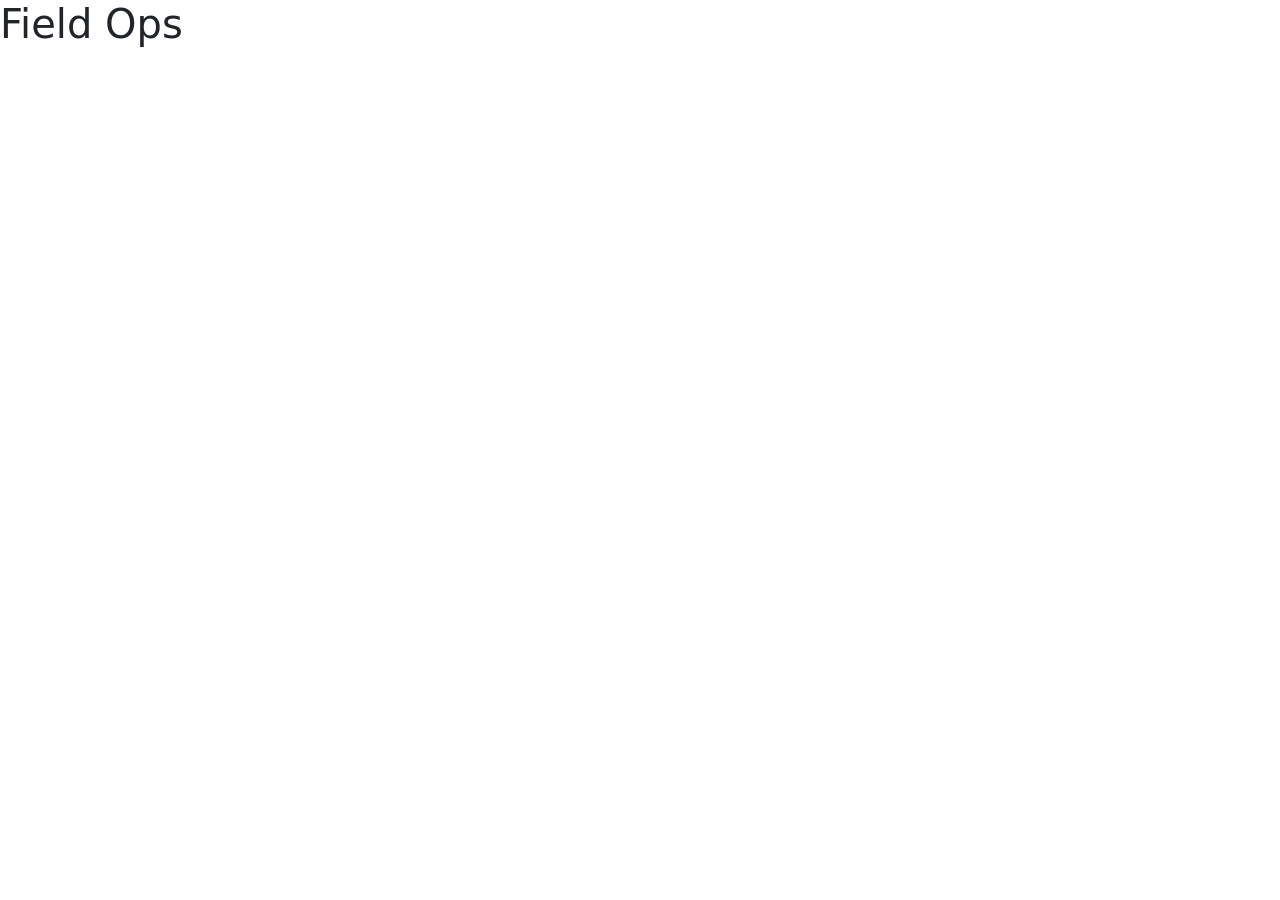
==== index.html @ ae2107c5 "chore: cria estrutura inicial do projeto" ====
<!DOCTYPE html>
<html lang="pt-Br">
<head>
    <meta charset="UTF-8">
    <meta name="viewport" content="width=device-width, initial-scale=1.0">
    <title>Field Ops</title>
    <link href="https://cdn.jsdelivr.net/npm/bootstrap@5.3.3/dist/css/bootstrap.min.css" rel="stylesheet">
    <link rel="stylesheet" href="https://cdn.jsdelivr.net/npm/bootstrap-icons@1.11.3/font/bootstrap-icons.min.css">
    <link rel="stylesheet" href="https://cdn.jsdelivr.net/npm/bootstrap-icons@1.11.3/font/bootstrap-icons.min.css">
    <link rel="stylesheet" href="css/style.css">
</head>
<body>
    
    <h1>Field Ops</h1>

</body>
</html>
---- css/style.css ----
/* Estilos personalizados do Field Ops */
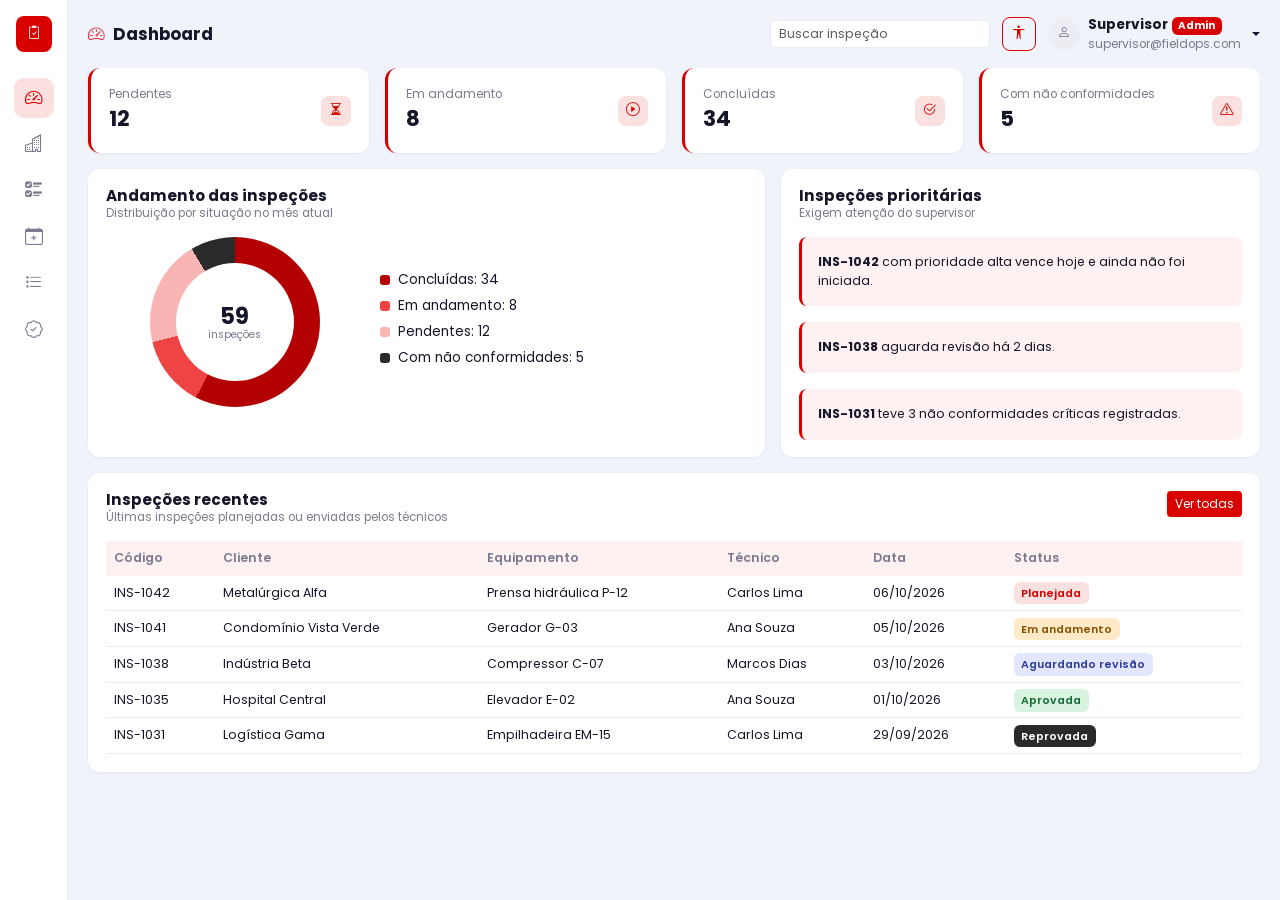
==== commit 190abc52: "move index e style para a raiz" ====
--- a/index.html
+++ b/index.html
@@ -1,17 +1,123 @@
 <!DOCTYPE html>
-<html lang="pt-Br">
+<html lang="pt-br">
 <head>
-    <meta charset="UTF-8">
-    <meta name="viewport" content="width=device-width, initial-scale=1.0">
-    <title>Field Ops</title>
-    <link href="https://cdn.jsdelivr.net/npm/bootstrap@5.3.3/dist/css/bootstrap.min.css" rel="stylesheet">
-    <link rel="stylesheet" href="https://cdn.jsdelivr.net/npm/bootstrap-icons@1.11.3/font/bootstrap-icons.min.css">
-    <link rel="stylesheet" href="https://cdn.jsdelivr.net/npm/bootstrap-icons@1.11.3/font/bootstrap-icons.min.css">
-    <link rel="stylesheet" href="css/style.css">
+  <meta charset="UTF-8">
+  <meta name="viewport" content="width=device-width, initial-scale=1">
+  <title>Dashboard | Field Ops</title>
+  <link rel="preconnect" href="https://fonts.googleapis.com">
+  <link href="https://fonts.googleapis.com/css2?family=Poppins:wght@400;500;600;700&display=swap" rel="stylesheet">
+  <link href="https://cdn.jsdelivr.net/npm/bootstrap@5.3.3/dist/css/bootstrap.min.css" rel="stylesheet">
+  <link href="https://cdn.jsdelivr.net/npm/bootstrap-icons@1.11.3/font/bootstrap-icons.min.css" rel="stylesheet">
+  <link href="style.css" rel="stylesheet">
 </head>
 <body>
-    
-    <h1>Field Ops</h1>
 
+<nav class="sidebar" aria-label="Menu principal">
+  <div class="logo"><i class="bi bi-clipboard2-check"></i></div>
+  <a href="index.html" class="active" title="Dashboard"><i class="bi bi-speedometer2"></i></a>
+  <a href="#" title="Clientes, locais e equipamentos"><i class="bi bi-buildings"></i></a>
+  <a href="#" title="Modelos de checklist"><i class="bi bi-ui-checks"></i></a>
+  <a href="#" title="Planejar inspeção"><i class="bi bi-calendar-plus"></i></a>
+  <a href="#" title="Acompanhamento"><i class="bi bi-list-task"></i></a>
+  <a href="#" title="Revisão"><i class="bi bi-patch-check"></i></a>
+</nav>
+
+<main class="main">
+  <header class="topbar">
+    <h1><i class="bi bi-speedometer2 text-danger me-2"></i>Dashboard</h1>
+    <input class="form-control form-control-sm search" type="search" placeholder="Buscar inspeção" aria-label="Buscar">
+    <button class="icon-btn" data-bs-toggle="modal" data-bs-target="#acessibilidade" title="Acessibilidade" aria-label="Acessibilidade"><i class="bi bi-universal-access"></i></button>
+    <div class="dropdown">
+      <a class="d-flex align-items-center gap-2 text-decoration-none text-reset dropdown-toggle" href="#" data-bs-toggle="dropdown">
+        <span class="avatar"><i class="bi bi-person"></i></span>
+        <span class="lh-sm d-none d-sm-block"><strong>Supervisor</strong> <span class="badge badge-free">Admin</span><br><small class="text-muted-fo">supervisor@fieldops.com</small></span>
+      </a>
+      <ul class="dropdown-menu dropdown-menu-end">
+        <li><a class="dropdown-item" href="#">Meu perfil</a></li>
+        <li><a class="dropdown-item" href="#">Sair</a></li>
+      </ul>
+    </div>
+  </header>
+
+  <!-- indicadores -->
+  <section class="row g-3 mb-3" aria-label="Indicadores">
+    <div class="col-6 col-lg-3"><div class="panel kpi"><div><small>Pendentes</small><strong>12</strong></div><span class="ico"><i class="bi bi-hourglass-split"></i></span></div></div>
+    <div class="col-6 col-lg-3"><div class="panel kpi"><div><small>Em andamento</small><strong>8</strong></div><span class="ico"><i class="bi bi-play-circle"></i></span></div></div>
+    <div class="col-6 col-lg-3"><div class="panel kpi"><div><small>Concluídas</small><strong>34</strong></div><span class="ico"><i class="bi bi-check2-circle"></i></span></div></div>
+    <div class="col-6 col-lg-3"><div class="panel kpi"><div><small>Com não conformidades</small><strong>5</strong></div><span class="ico"><i class="bi bi-exclamation-triangle"></i></span></div></div>
+  </section>
+
+  <div class="row g-3 mb-3">
+    <!-- rosca -->
+    <section class="col-lg-7">
+      <div class="panel">
+        <h2>Andamento das inspeções</h2>
+        <p class="sub">Distribuição por situação no mês atual</p>
+        <div class="row align-items-center g-3">
+          <div class="col-sm-5"><div class="donut" role="img" aria-label="59 inspeções no total"><span>59<small>inspeções</small></span></div></div>
+          <div class="col-sm-7">
+            <ul class="legend">
+              <li><i style="background:var(--c-done)"></i>Concluídas: 34</li>
+              <li><i style="background:var(--c-run)"></i>Em andamento: 8</li>
+              <li><i style="background:var(--c-pend)"></i>Pendentes: 12</li>
+              <li><i style="background:var(--c-nc)"></i>Com não conformidades: 5</li>
+            </ul>
+          </div>
+        </div>
+      </div>
+    </section>
+
+    <!-- alertas -->
+    <section class="col-lg-5">
+      <div class="panel">
+        <h2>Inspeções prioritárias</h2>
+        <p class="sub">Exigem atenção do supervisor</p>
+        <div class="alert alert-fo"><strong>INS-1042</strong> com prioridade alta vence hoje e ainda não foi iniciada.</div>
+        <div class="alert alert-fo"><strong>INS-1038</strong> aguarda revisão há 2 dias.</div>
+        <div class="alert alert-fo mb-0"><strong>INS-1031</strong> teve 3 não conformidades críticas registradas.</div>
+      </div>
+    </section>
+  </div>
+
+  <!-- recentes -->
+  <section class="panel">
+    <div class="d-flex justify-content-between align-items-start flex-wrap gap-2">
+      <div><h2>Inspeções recentes</h2><p class="sub">Últimas inspeções planejadas ou enviadas pelos técnicos</p></div>
+      <a href="#" class="btn btn-brand btn-sm">Ver todas</a>
+    </div>
+    <div class="table-responsive">
+      <table class="table align-middle">
+        <thead><tr><th>Código</th><th>Cliente</th><th>Equipamento</th><th>Técnico</th><th>Data</th><th>Status</th></tr></thead>
+        <tbody>
+          <tr><td>INS-1042</td><td>Metalúrgica Alfa</td><td>Prensa hidráulica P-12</td><td>Carlos Lima</td><td>06/10/2026</td><td><span class="st st-plan">Planejada</span></td></tr>
+          <tr><td>INS-1041</td><td>Condomínio Vista Verde</td><td>Gerador G-03</td><td>Ana Souza</td><td>05/10/2026</td><td><span class="st st-run">Em andamento</span></td></tr>
+          <tr><td>INS-1038</td><td>Indústria Beta</td><td>Compressor C-07</td><td>Marcos Dias</td><td>03/10/2026</td><td><span class="st st-rev">Aguardando revisão</span></td></tr>
+          <tr><td>INS-1035</td><td>Hospital Central</td><td>Elevador E-02</td><td>Ana Souza</td><td>01/10/2026</td><td><span class="st st-ok">Aprovada</span></td></tr>
+          <tr><td>INS-1031</td><td>Logística Gama</td><td>Empilhadeira EM-15</td><td>Carlos Lima</td><td>29/09/2026</td><td><span class="st st-bad">Reprovada</span></td></tr>
+        </tbody>
+      </table>
+    </div>
+  </section>
+</main>
+
+<!-- acessibilidade -->
+<div class="modal fade" id="acessibilidade" tabindex="-1" aria-labelledby="acessTitulo" aria-hidden="true">
+  <div class="modal-dialog modal-dialog-centered modal-sm">
+    <div class="modal-content">
+      <div class="modal-header border-0">
+        <h2 class="modal-title fs-6 fw-bold" id="acessTitulo">Acessibilidade</h2>
+        <button type="button" class="btn-close" data-bs-dismiss="modal" aria-label="Fechar"></button>
+      </div>
+      <div class="modal-body pt-0">
+        <div class="form-check form-switch">
+          <input class="form-check-input" type="checkbox" role="switch" id="darkSwitch">
+          <label class="form-check-label" for="darkSwitch">Modo escuro</label>
+        </div>
+      </div>
+    </div>
+  </div>
+</div>
+
+<script src="https://cdn.jsdelivr.net/npm/bootstrap@5.3.3/dist/js/bootstrap.bundle.min.js"></script>
 </body>
-</html>+</html>
--- a/style.css
+++ b/style.css
@@ -0,0 +1,70 @@
+:root{
+  --bg:#f1f3fb;--surface:#fff;--surface-2:#fdf1f1;--text:#16162a;--muted:#7a7a90;
+  --line:#ececf3;--brand:#d90000;--brand-soft:#fbe0e0;--shadow:0 1px 3px rgba(20,20,50,.06);
+  --c-done:#b30000;--c-run:#ef4444;--c-pend:#f9b4b4;--c-nc:#2a2a2a;
+}
+body:has(#darkSwitch:checked){
+  --bg:#2b2b2b;--surface:#0c0c0c;--surface-2:#1a1a1a;--text:#f5f5f5;--muted:#9a9a9a;
+  --line:#242424;--brand-soft:#3a0a0a;--shadow:none;--c-pend:#7a2a2a;--c-nc:#e8e8e8;
+}
+body{font-family:'Poppins',system-ui,sans-serif;background:var(--bg);color:var(--text);font-size:.85rem}
+.text-muted-fo{color:var(--muted)!important}
+
+/* sidebar */
+.sidebar{position:fixed;inset:0 auto 0 0;width:68px;background:var(--surface);border-right:1px solid var(--line);
+  display:flex;flex-direction:column;align-items:center;padding:1rem 0;gap:.4rem;z-index:20}
+.logo{width:36px;height:36px;border-radius:8px;background:var(--brand);color:#fff;display:grid;place-items:center;margin-bottom:1.2rem}
+.sidebar a{width:40px;height:40px;border-radius:10px;display:grid;place-items:center;color:var(--muted);text-decoration:none;font-size:1.1rem}
+.sidebar a:hover{background:var(--brand-soft);color:var(--brand)}
+.sidebar a.active{background:var(--brand-soft);color:var(--brand)}
+.sidebar a:focus-visible,.btn:focus-visible{outline:2px solid var(--brand);outline-offset:2px}
+
+/* topo */
+.main{margin-left:68px;padding:0 1.25rem 2rem}
+.topbar{display:flex;align-items:center;gap:.75rem;padding:1rem 0;flex-wrap:wrap}
+.topbar h1{font-size:1.05rem;font-weight:700;margin:0;flex:1}
+.search{max-width:220px;background:var(--surface);border:1px solid var(--line);color:var(--text);font-size:.78rem}
+.icon-btn{border:1px solid var(--brand);color:var(--brand);background:transparent;border-radius:8px;width:34px;height:34px}
+.icon-btn:hover{background:var(--brand);color:#fff}
+.badge-free{background:var(--brand);color:#fff;font-size:.65rem}
+.avatar{width:32px;height:32px;border-radius:50%;background:var(--line);display:grid;place-items:center;color:var(--muted)}
+
+/* cards */
+.panel{background:var(--surface);border-radius:12px;box-shadow:var(--shadow);padding:1.1rem;height:100%}
+.panel h2{font-size:.95rem;font-weight:700;margin:0}
+.panel .sub{color:var(--muted);font-size:.72rem;margin-bottom:.9rem}
+.kpi{border-left:3px solid var(--brand);display:flex;justify-content:space-between;align-items:center}
+.kpi small{color:var(--muted);display:block}
+.kpi strong{font-size:1.35rem}
+.kpi .ico{width:30px;height:30px;border-radius:8px;background:var(--brand-soft);color:var(--brand);display:grid;place-items:center}
+
+/* rosca */
+.donut{width:170px;aspect-ratio:1;border-radius:50%;margin:0 auto;position:relative;
+  background:conic-gradient(var(--c-done) 0 57.6%,var(--c-run) 0 71.2%,var(--c-pend) 0 91.5%,var(--c-nc) 0 100%)}
+.donut::after{content:"";position:absolute;inset:26px;background:var(--surface);border-radius:50%}
+.donut span{position:absolute;inset:0;display:grid;place-content:center;text-align:center;z-index:1;font-weight:700;font-size:1.4rem;line-height:1.1}
+.donut span small{font-size:.65rem;font-weight:400;color:var(--muted)}
+.legend li{display:flex;align-items:center;gap:.5rem;margin-bottom:.35rem;list-style:none}
+.legend i{width:10px;height:10px;border-radius:3px;display:inline-block}
+.legend{padding:0;margin:0}
+
+/* tabela */
+.table{--bs-table-bg:transparent;--bs-table-color:var(--text);--bs-table-border-color:var(--line);font-size:.78rem;margin:0}
+.table thead th{background:var(--surface-2);color:var(--muted);font-weight:600;border:0}
+.table td{vertical-align:middle}
+.st{font-size:.68rem;font-weight:600;padding:.35em .7em;border-radius:6px}
+.st-plan{background:var(--brand-soft);color:var(--brand)}
+.st-run{background:#ffe9c7;color:#8a5200}
+.st-rev{background:#e2e6ff;color:#2d3a9a}
+.st-ok{background:#d9f3e1;color:#146c34}
+.st-bad{background:var(--c-nc);color:#fff}
+body:has(#darkSwitch:checked) .st-bad{color:#0c0c0c}
+.btn-brand{background:var(--brand);color:#fff;border:0;font-size:.75rem}
+.btn-brand:hover{background:#b30000;color:#fff}
+
+/* alertas */
+.alert-fo{background:var(--surface-2);border:0;border-left:3px solid var(--brand);color:var(--text);font-size:.78rem;border-radius:8px}
+.modal-content{background:var(--surface);color:var(--text)}
+.btn-close{filter:var(--close-filter,none)}
+body:has(#darkSwitch:checked) .btn-close{filter:invert(1)}
+.form-check-input:checked{background-color:var(--brand);border-color:var(--brand)}
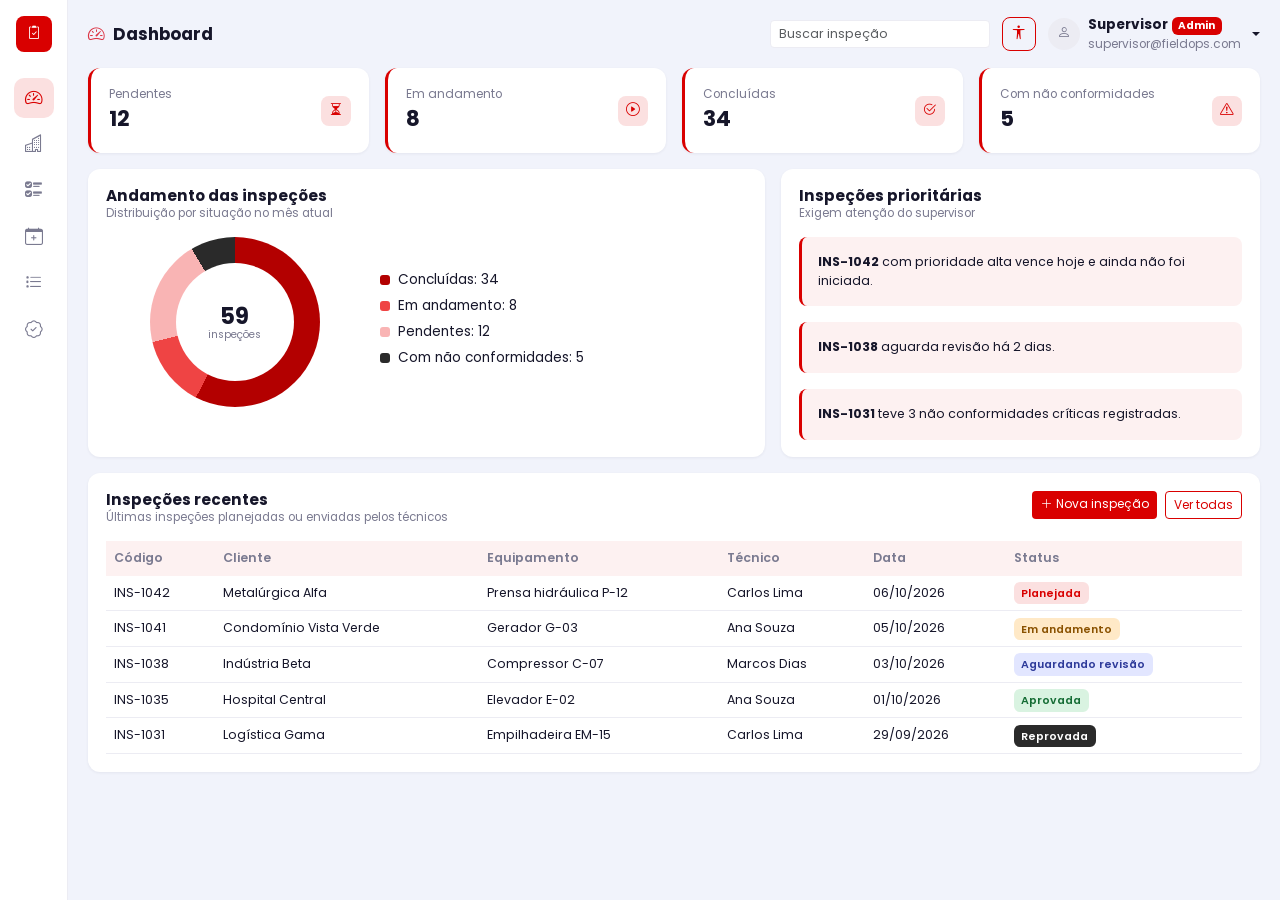
==== commit 323fc378: "adicionei modelos checklist" ====
--- a/index.html
+++ b/index.html
@@ -8,7 +8,7 @@
   <link href="https://fonts.googleapis.com/css2?family=Poppins:wght@400;500;600;700&display=swap" rel="stylesheet">
   <link href="https://cdn.jsdelivr.net/npm/bootstrap@5.3.3/dist/css/bootstrap.min.css" rel="stylesheet">
   <link href="https://cdn.jsdelivr.net/npm/bootstrap-icons@1.11.3/font/bootstrap-icons.min.css" rel="stylesheet">
-  <link href="style.css" rel="stylesheet">
+  <link href="css/style.css" rel="stylesheet">
 </head>
 <body>
 
@@ -16,9 +16,9 @@
   <div class="logo"><i class="bi bi-clipboard2-check"></i></div>
   <a href="index.html" class="active" title="Dashboard"><i class="bi bi-speedometer2"></i></a>
   <a href="#" title="Clientes, locais e equipamentos"><i class="bi bi-buildings"></i></a>
-  <a href="#" title="Modelos de checklist"><i class="bi bi-ui-checks"></i></a>
-  <a href="#" title="Planejar inspeção"><i class="bi bi-calendar-plus"></i></a>
-  <a href="#" title="Acompanhamento"><i class="bi bi-list-task"></i></a>
+  <a href="pages/modelos-checklist.html" title="Modelos de checklist"><i class="bi bi-ui-checks"></i></a>
+  <a href="pages/planejar-inspecao.html" title="Planejar inspeção"><i class="bi bi-calendar-plus"></i></a>
+  <a href="pages/acompanhamento.html" title="Acompanhamento"><i class="bi bi-list-task"></i></a>
   <a href="#" title="Revisão"><i class="bi bi-patch-check"></i></a>
 </nav>
 
@@ -83,7 +83,7 @@
   <section class="panel">
     <div class="d-flex justify-content-between align-items-start flex-wrap gap-2">
       <div><h2>Inspeções recentes</h2><p class="sub">Últimas inspeções planejadas ou enviadas pelos técnicos</p></div>
-      <a href="#" class="btn btn-brand btn-sm">Ver todas</a>
+      <div class="d-flex gap-2"><a href="pages/planejar-inspecao.html" class="btn btn-brand btn-sm"><i class="bi bi-plus-lg me-1"></i>Nova inspeção</a><a href="pages/acompanhamento.html" class="btn btn-outline-brand btn-sm">Ver todas</a></div>
     </div>
     <div class="table-responsive">
       <table class="table align-middle">
--- a/css/style.css
+++ b/css/style.css
@@ -0,0 +1,124 @@
+:root{
+  --bg:#f1f3fb;--surface:#fff;--surface-2:#fdf1f1;--text:#16162a;--muted:#7a7a90;
+  --line:#ececf3;--brand:#d90000;--brand-soft:#fbe0e0;--shadow:0 1px 3px rgba(20,20,50,.06);
+  --c-done:#b30000;--c-run:#ef4444;--c-pend:#f9b4b4;--c-nc:#2a2a2a;
+}
+body:has(#darkSwitch:checked){
+  --bg:#2b2b2b;--surface:#0c0c0c;--surface-2:#1a1a1a;--text:#f5f5f5;--muted:#9a9a9a;
+  --line:#242424;--brand-soft:#3a0a0a;--shadow:none;--c-pend:#7a2a2a;--c-nc:#e8e8e8;
+}
+body{font-family:'Poppins',system-ui,sans-serif;background:var(--bg);color:var(--text);font-size:.85rem}
+.text-muted-fo{color:var(--muted)!important}
+
+/* sidebar */
+.sidebar{position:fixed;inset:0 auto 0 0;width:68px;background:var(--surface);border-right:1px solid var(--line);
+  display:flex;flex-direction:column;align-items:center;padding:1rem 0;gap:.4rem;z-index:20}
+.logo{width:36px;height:36px;border-radius:8px;background:var(--brand);color:#fff;display:grid;place-items:center;margin-bottom:1.2rem}
+.sidebar a{width:40px;height:40px;border-radius:10px;display:grid;place-items:center;color:var(--muted);text-decoration:none;font-size:1.1rem}
+.sidebar a:hover{background:var(--brand-soft);color:var(--brand)}
+.sidebar a.active{background:var(--brand-soft);color:var(--brand)}
+.sidebar a:focus-visible,.btn:focus-visible{outline:2px solid var(--brand);outline-offset:2px}
+
+/* topo */
+.main{margin-left:68px;padding:0 1.25rem 2rem}
+.topbar{display:flex;align-items:center;gap:.75rem;padding:1rem 0;flex-wrap:wrap}
+.topbar h1{font-size:1.05rem;font-weight:700;margin:0;flex:1}
+.search{max-width:220px;background:var(--surface);border:1px solid var(--line);color:var(--text);font-size:.78rem}
+.icon-btn{border:1px solid var(--brand);color:var(--brand);background:transparent;border-radius:8px;width:34px;height:34px}
+.icon-btn:hover{background:var(--brand);color:#fff}
+.badge-free{background:var(--brand);color:#fff;font-size:.65rem}
+.avatar{width:32px;height:32px;border-radius:50%;background:var(--line);display:grid;place-items:center;color:var(--muted)}
+
+/* cards */
+.panel{background:var(--surface);border-radius:12px;box-shadow:var(--shadow);padding:1.1rem;height:100%}
+.panel h2{font-size:.95rem;font-weight:700;margin:0}
+.panel .sub{color:var(--muted);font-size:.72rem;margin-bottom:.9rem}
+.kpi{border-left:3px solid var(--brand);display:flex;justify-content:space-between;align-items:center}
+.kpi small{color:var(--muted);display:block}
+.kpi strong{font-size:1.35rem}
+.kpi .ico{width:30px;height:30px;border-radius:8px;background:var(--brand-soft);color:var(--brand);display:grid;place-items:center}
+
+/* rosca */
+.donut{width:170px;aspect-ratio:1;border-radius:50%;margin:0 auto;position:relative;
+  background:conic-gradient(var(--c-done) 0 57.6%,var(--c-run) 0 71.2%,var(--c-pend) 0 91.5%,var(--c-nc) 0 100%)}
+.donut::after{content:"";position:absolute;inset:26px;background:var(--surface);border-radius:50%}
+.donut span{position:absolute;inset:0;display:grid;place-content:center;text-align:center;z-index:1;font-weight:700;font-size:1.4rem;line-height:1.1}
+.donut span small{font-size:.65rem;font-weight:400;color:var(--muted)}
+.legend li{display:flex;align-items:center;gap:.5rem;margin-bottom:.35rem;list-style:none}
+.legend i{width:10px;height:10px;border-radius:3px;display:inline-block}
+.legend{padding:0;margin:0}
+
+/* tabela */
+.table{--bs-table-bg:transparent;--bs-table-color:var(--text);--bs-table-border-color:var(--line);font-size:.78rem;margin:0}
+.table thead th{background:var(--surface-2);color:var(--muted);font-weight:600;border:0}
+.table td{vertical-align:middle}
+.st{font-size:.68rem;font-weight:600;padding:.35em .7em;border-radius:6px}
+.st-plan{background:var(--brand-soft);color:var(--brand)}
+.st-run{background:#ffe9c7;color:#8a5200}
+.st-rev{background:#e2e6ff;color:#2d3a9a}
+.st-ok{background:#d9f3e1;color:#146c34}
+.st-bad{background:var(--c-nc);color:#fff}
+body:has(#darkSwitch:checked) .st-bad{color:#0c0c0c}
+.btn-brand{background:var(--brand);color:#fff;border:0;font-size:.75rem}
+.btn-brand:hover{background:#b30000;color:#fff}
+
+/* alertas */
+.alert-fo{background:var(--surface-2);border:0;border-left:3px solid var(--brand);color:var(--text);font-size:.78rem;border-radius:8px}
+.modal-content{background:var(--surface);color:var(--text)}
+.btn-close{filter:var(--close-filter,none)}
+body:has(#darkSwitch:checked) .btn-close{filter:invert(1)}
+.form-check-input:checked{background-color:var(--brand);border-color:var(--brand)}
+
+/* filtros (acompanhamento) */
+.filters .filter-label{font-size:.72rem;font-weight:600;color:var(--muted);margin-bottom:.25rem}
+.filters .form-control,.filters .form-select{background-color:var(--surface);border:1px solid var(--line);color:var(--text);font-size:.78rem;color-scheme:light}
+body:has(#darkSwitch:checked) .filters .form-control,body:has(#darkSwitch:checked) .filters .form-select{color-scheme:dark}
+.filters .form-control:focus,.filters .form-select:focus{border-color:var(--brand);box-shadow:0 0 0 .2rem var(--brand-soft)}
+.input-icon{position:relative}
+.input-icon i{position:absolute;left:.7rem;top:50%;transform:translateY(-50%);color:var(--muted);pointer-events:none}
+.input-icon .form-control{padding-left:2rem}
+.btn-outline-brand{background:transparent;border:1px solid var(--brand);color:var(--brand);font-size:.75rem}
+.btn-outline-brand:hover{background:var(--brand);color:#fff}
+.btn-brand:focus-visible,.btn-outline-brand:focus-visible,.icon-btn:focus-visible{outline:2px solid var(--brand);outline-offset:2px}
+.icon-btn-sm{width:28px;height:28px;font-size:.8rem;display:inline-grid;place-items:center;padding:0}
+.table-hover{--bs-table-hover-bg:var(--surface-2);--bs-table-hover-color:var(--text)}
+.result-info{color:var(--muted);font-size:.72rem}
+.pagination{--bs-pagination-bg:var(--surface);--bs-pagination-color:var(--text);--bs-pagination-border-color:var(--line);
+  --bs-pagination-hover-bg:var(--brand-soft);--bs-pagination-hover-color:var(--brand);--bs-pagination-hover-border-color:var(--line);
+  --bs-pagination-active-bg:var(--brand);--bs-pagination-active-border-color:var(--brand);--bs-pagination-active-color:#fff;
+  --bs-pagination-focus-color:var(--brand);--bs-pagination-focus-bg:var(--brand-soft);--bs-pagination-focus-box-shadow:0 0 0 .2rem var(--brand-soft);
+  --bs-pagination-disabled-bg:var(--surface);--bs-pagination-disabled-color:var(--muted);--bs-pagination-disabled-border-color:var(--line);
+  font-size:.75rem;margin:0}
+
+/* formulario (planejar inspecao) */
+.filter-label.req::after{content:" *";color:var(--brand)}
+.filters .form-text{color:var(--muted);font-size:.7rem}
+.filters textarea.form-control{resize:vertical;min-height:110px}
+.filters .form-control:user-invalid,.filters .form-select:user-invalid{border-color:var(--brand)}
+.form-section{font-size:.78rem;font-weight:700;color:var(--brand);text-transform:uppercase;letter-spacing:.04em;
+  margin:1.1rem 0 .7rem;padding-bottom:.4rem;border-bottom:1px solid var(--line)}
+.form-section:first-of-type{margin-top:0}
+fieldset.prio{border:0;padding:0;margin:0}
+fieldset.prio legend{float:none;width:auto;padding:0}
+.btn-prio{border:1px solid var(--line);background:var(--surface);color:var(--text);font-size:.78rem;padding:.4rem .9rem}
+.btn-prio:hover{background:var(--surface-2);color:var(--text);border-color:var(--line)}
+.btn-check:checked+.prio-baixa{background:#d9f3e1;color:#146c34;border-color:#146c34}
+.btn-check:checked+.prio-media{background:#ffe9c7;color:#8a5200;border-color:#8a5200}
+.btn-check:checked+.prio-alta{background:var(--brand-soft);color:var(--brand);border-color:var(--brand)}
+.btn-check:focus-visible+.btn-prio{outline:2px solid var(--brand);outline-offset:2px}
+.resumo dt{font-size:.7rem;font-weight:600;color:var(--muted);margin:0}
+.resumo dd{margin:0 0 .8rem;font-weight:600}
+
+/* modelos de checklist */
+.st-pub{background:#d9f3e1;color:#146c34}
+.st-draft{background:transparent;color:var(--muted);border:1px dashed var(--muted)}
+.ver{font-size:.68rem;font-weight:600;padding:.3em .6em;border-radius:6px;background:var(--surface-2);color:var(--text);border:1px solid var(--line)}
+.desc{color:var(--muted);min-width:220px;max-width:340px}
+.btn-check:checked+.btn-prio.seg{background:var(--brand-soft);color:var(--brand);border-color:var(--brand)}
+tr[data-status="publicado"] td:first-child{box-shadow:inset 3px 0 0 #146c34}
+tr[data-status="rascunho"] td:first-child{box-shadow:inset 3px 0 0 var(--c-pend)}
+.lista:has(#fPub:checked) tr[data-status="rascunho"],
+.lista:has(#fRasc:checked) tr[data-status="publicado"]{display:none}
+.lista{counter-reset:modelos}
+.lista tbody tr{counter-increment:modelos}
+.contagem::after{content:counter(modelos)}
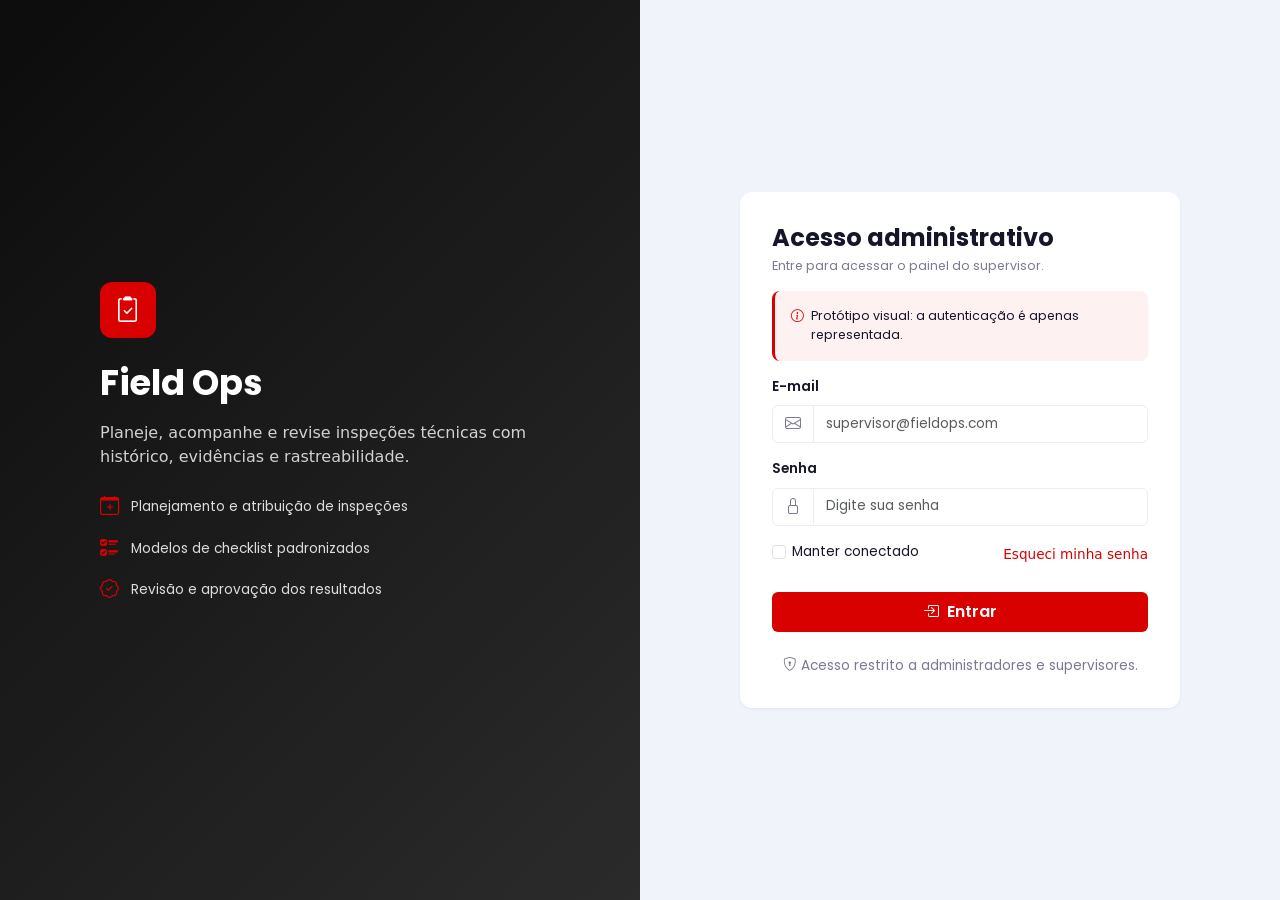
==== commit 3ed0a3bc: "correção dos erros e tela de login" ====
--- a/index.html
+++ b/index.html
@@ -3,121 +3,85 @@
 <head>
   <meta charset="UTF-8">
   <meta name="viewport" content="width=device-width, initial-scale=1">
-  <title>Dashboard | Field Ops</title>
+  <title>Login | Field Ops</title>
   <link rel="preconnect" href="https://fonts.googleapis.com">
   <link href="https://fonts.googleapis.com/css2?family=Poppins:wght@400;500;600;700&display=swap" rel="stylesheet">
   <link href="https://cdn.jsdelivr.net/npm/bootstrap@5.3.3/dist/css/bootstrap.min.css" rel="stylesheet">
   <link href="https://cdn.jsdelivr.net/npm/bootstrap-icons@1.11.3/font/bootstrap-icons.min.css" rel="stylesheet">
-  <link href="css/style.css" rel="stylesheet">
+  <link href="css/login.css" rel="stylesheet">
 </head>
 <body>
 
-<nav class="sidebar" aria-label="Menu principal">
-  <div class="logo"><i class="bi bi-clipboard2-check"></i></div>
-  <a href="index.html" class="active" title="Dashboard"><i class="bi bi-speedometer2"></i></a>
-  <a href="#" title="Clientes, locais e equipamentos"><i class="bi bi-buildings"></i></a>
-  <a href="pages/modelos-checklist.html" title="Modelos de checklist"><i class="bi bi-ui-checks"></i></a>
-  <a href="pages/planejar-inspecao.html" title="Planejar inspeção"><i class="bi bi-calendar-plus"></i></a>
-  <a href="pages/acompanhamento.html" title="Acompanhamento"><i class="bi bi-list-task"></i></a>
-  <a href="#" title="Revisão"><i class="bi bi-patch-check"></i></a>
-</nav>
+<main class="row g-0 min-vh-100">
 
-<main class="main">
-  <header class="topbar">
-    <h1><i class="bi bi-speedometer2 text-danger me-2"></i>Dashboard</h1>
-    <input class="form-control form-control-sm search" type="search" placeholder="Buscar inspeção" aria-label="Buscar">
-    <button class="icon-btn" data-bs-toggle="modal" data-bs-target="#acessibilidade" title="Acessibilidade" aria-label="Acessibilidade"><i class="bi bi-universal-access"></i></button>
-    <div class="dropdown">
-      <a class="d-flex align-items-center gap-2 text-decoration-none text-reset dropdown-toggle" href="#" data-bs-toggle="dropdown">
-        <span class="avatar"><i class="bi bi-person"></i></span>
-        <span class="lh-sm d-none d-sm-block"><strong>Supervisor</strong> <span class="badge badge-free">Admin</span><br><small class="text-muted-fo">supervisor@fieldops.com</small></span>
-      </a>
-      <ul class="dropdown-menu dropdown-menu-end">
-        <li><a class="dropdown-item" href="#">Meu perfil</a></li>
-        <li><a class="dropdown-item" href="#">Sair</a></li>
+  <!-- identidade (some no mobile) -->
+  <section class="col-lg-6 d-none d-lg-flex login-brand" aria-label="Apresentação do Field Ops">
+    <div class="login-brand-content">
+      <div class="logo mb-4"><i class="bi bi-clipboard2-check"></i></div>
+      <h1 class="fw-bold mb-3">Field Ops</h1>
+      <p class="lead mb-4">Planeje, acompanhe e revise inspeções técnicas com histórico, evidências e rastreabilidade.</p>
+      <ul class="brand-list">
+        <li><i class="bi bi-calendar-plus"></i> Planejamento e atribuição de inspeções</li>
+        <li><i class="bi bi-ui-checks"></i> Modelos de checklist padronizados</li>
+        <li><i class="bi bi-patch-check"></i> Revisão e aprovação dos resultados</li>
       </ul>
     </div>
-  </header>
-
-  <!-- indicadores -->
-  <section class="row g-3 mb-3" aria-label="Indicadores">
-    <div class="col-6 col-lg-3"><div class="panel kpi"><div><small>Pendentes</small><strong>12</strong></div><span class="ico"><i class="bi bi-hourglass-split"></i></span></div></div>
-    <div class="col-6 col-lg-3"><div class="panel kpi"><div><small>Em andamento</small><strong>8</strong></div><span class="ico"><i class="bi bi-play-circle"></i></span></div></div>
-    <div class="col-6 col-lg-3"><div class="panel kpi"><div><small>Concluídas</small><strong>34</strong></div><span class="ico"><i class="bi bi-check2-circle"></i></span></div></div>
-    <div class="col-6 col-lg-3"><div class="panel kpi"><div><small>Com não conformidades</small><strong>5</strong></div><span class="ico"><i class="bi bi-exclamation-triangle"></i></span></div></div>
   </section>
 
-  <div class="row g-3 mb-3">
-    <!-- rosca -->
-    <section class="col-lg-7">
-      <div class="panel">
-        <h2>Andamento das inspeções</h2>
-        <p class="sub">Distribuição por situação no mês atual</p>
-        <div class="row align-items-center g-3">
-          <div class="col-sm-5"><div class="donut" role="img" aria-label="59 inspeções no total"><span>59<small>inspeções</small></span></div></div>
-          <div class="col-sm-7">
-            <ul class="legend">
-              <li><i style="background:var(--c-done)"></i>Concluídas: 34</li>
-              <li><i style="background:var(--c-run)"></i>Em andamento: 8</li>
-              <li><i style="background:var(--c-pend)"></i>Pendentes: 12</li>
-              <li><i style="background:var(--c-nc)"></i>Com não conformidades: 5</li>
-            </ul>
+  <!-- formulário -->
+  <section class="col-12 col-lg-6 d-flex align-items-center justify-content-center p-3">
+    <div class="panel login-card">
+
+      <div class="d-flex align-items-center gap-2 mb-4 d-lg-none">
+        <div class="logo"><i class="bi bi-clipboard2-check"></i></div>
+        <strong class="fs-5">Field Ops</strong>
+      </div>
+
+      <h2 class="fs-4 fw-bold mb-1">Acesso administrativo</h2>
+      <p class="sub mb-3">Entre para acessar o painel do supervisor.</p>
+
+      <div class="alert alert-fo d-flex gap-2" role="alert">
+        <i class="bi bi-info-circle"></i>
+        <div>Protótipo visual: a autenticação é apenas representada.</div>
+      </div>
+
+      <form action="pages/dashboard.html" method="get">
+        <div class="mb-3">
+          <label for="email" class="form-label fw-semibold">E-mail</label>
+          <div class="input-group">
+            <span class="input-group-text"><i class="bi bi-envelope"></i></span>
+            <input type="email" class="form-control" id="email" placeholder="supervisor@fieldops.com" autocomplete="username">
           </div>
         </div>
-      </div>
-    </section>
 
-    <!-- alertas -->
-    <section class="col-lg-5">
-      <div class="panel">
-        <h2>Inspeções prioritárias</h2>
-        <p class="sub">Exigem atenção do supervisor</p>
-        <div class="alert alert-fo"><strong>INS-1042</strong> com prioridade alta vence hoje e ainda não foi iniciada.</div>
-        <div class="alert alert-fo"><strong>INS-1038</strong> aguarda revisão há 2 dias.</div>
-        <div class="alert alert-fo mb-0"><strong>INS-1031</strong> teve 3 não conformidades críticas registradas.</div>
-      </div>
-    </section>
-  </div>
+        <div class="mb-3">
+          <label for="senha" class="form-label fw-semibold">Senha</label>
+          <div class="input-group">
+            <span class="input-group-text"><i class="bi bi-lock"></i></span>
+            <input type="password" class="form-control" id="senha" placeholder="Digite sua senha" autocomplete="current-password">
+          </div>
+        </div>
 
-  <!-- recentes -->
-  <section class="panel">
-    <div class="d-flex justify-content-between align-items-start flex-wrap gap-2">
-      <div><h2>Inspeções recentes</h2><p class="sub">Últimas inspeções planejadas ou enviadas pelos técnicos</p></div>
-      <div class="d-flex gap-2"><a href="pages/planejar-inspecao.html" class="btn btn-brand btn-sm"><i class="bi bi-plus-lg me-1"></i>Nova inspeção</a><a href="pages/acompanhamento.html" class="btn btn-outline-brand btn-sm">Ver todas</a></div>
-    </div>
-    <div class="table-responsive">
-      <table class="table align-middle">
-        <thead><tr><th>Código</th><th>Cliente</th><th>Equipamento</th><th>Técnico</th><th>Data</th><th>Status</th></tr></thead>
-        <tbody>
-          <tr><td>INS-1042</td><td>Metalúrgica Alfa</td><td>Prensa hidráulica P-12</td><td>Carlos Lima</td><td>06/10/2026</td><td><span class="st st-plan">Planejada</span></td></tr>
-          <tr><td>INS-1041</td><td>Condomínio Vista Verde</td><td>Gerador G-03</td><td>Ana Souza</td><td>05/10/2026</td><td><span class="st st-run">Em andamento</span></td></tr>
-          <tr><td>INS-1038</td><td>Indústria Beta</td><td>Compressor C-07</td><td>Marcos Dias</td><td>03/10/2026</td><td><span class="st st-rev">Aguardando revisão</span></td></tr>
-          <tr><td>INS-1035</td><td>Hospital Central</td><td>Elevador E-02</td><td>Ana Souza</td><td>01/10/2026</td><td><span class="st st-ok">Aprovada</span></td></tr>
-          <tr><td>INS-1031</td><td>Logística Gama</td><td>Empilhadeira EM-15</td><td>Carlos Lima</td><td>29/09/2026</td><td><span class="st st-bad">Reprovada</span></td></tr>
-        </tbody>
-      </table>
+        <div class="d-flex justify-content-between align-items-center mb-4">
+          <div class="form-check">
+            <input class="form-check-input" type="checkbox" id="lembrar">
+            <label class="form-check-label" for="lembrar">Manter conectado</label>
+          </div>
+          <a href="#" class="link-fo">Esqueci minha senha</a>
+        </div>
+
+        <button type="submit" class="btn btn-brand w-100 py-2">
+          <i class="bi bi-box-arrow-in-right me-2"></i>Entrar
+        </button>
+      </form>
+
+      <p class="text-center text-muted-fo mt-4 mb-0">
+        <i class="bi bi-shield-lock me-1"></i>Acesso restrito a administradores e supervisores.
+      </p>
     </div>
   </section>
+
 </main>
 
-<!-- acessibilidade -->
-<div class="modal fade" id="acessibilidade" tabindex="-1" aria-labelledby="acessTitulo" aria-hidden="true">
-  <div class="modal-dialog modal-dialog-centered modal-sm">
-    <div class="modal-content">
-      <div class="modal-header border-0">
-        <h2 class="modal-title fs-6 fw-bold" id="acessTitulo">Acessibilidade</h2>
-        <button type="button" class="btn-close" data-bs-dismiss="modal" aria-label="Fechar"></button>
-      </div>
-      <div class="modal-body pt-0">
-        <div class="form-check form-switch">
-          <input class="form-check-input" type="checkbox" role="switch" id="darkSwitch">
-          <label class="form-check-label" for="darkSwitch">Modo escuro</label>
-        </div>
-      </div>
-    </div>
-  </div>
-</div>
-
-<script src="https://cdn.jsdelivr.net/npm/bootstrap@5.3.3/dist/js/bootstrap.bundle.min.js"></script>
 </body>
 </html>
--- a/css/login.css
+++ b/css/login.css
@@ -0,0 +1,46 @@
+/* Field Ops - tela de login (mesma identidade do dashboard.css) */
+:root{
+  --bg:#f1f3fb;--surface:#fff;--surface-2:#fdf1f1;--text:#16162a;--muted:#7a7a90;
+  --line:#ececf3;--brand:#d90000;--brand-soft:#fbe0e0;--shadow:0 1px 3px rgba(20,20,50,.06);
+}
+
+body{font-family:'Poppins',system-ui,sans-serif;background:var(--bg);color:var(--text);font-size:.85rem}
+
+.text-muted-fo{color:var(--muted)!important}
+
+.logo{width:36px;height:36px;border-radius:8px;background:var(--brand);color:#fff;display:grid;place-items:center}
+
+/* painel de identidade */
+.login-brand{background:linear-gradient(135deg,#0c0c0c 0%,#2b2b2b 100%);color:#fff;align-items:center;justify-content:center;padding:3rem}
+.login-brand-content{max-width:440px}
+.login-brand .logo{width:56px;height:56px;border-radius:12px;font-size:1.6rem}
+.login-brand h1{font-size:2.2rem}
+.login-brand .lead{font-size:1rem;color:rgba(255,255,255,.8)}
+.brand-list{list-style:none;padding:0;margin:0}
+.brand-list li{display:flex;align-items:center;gap:.75rem;margin-bottom:.8rem;color:rgba(255,255,255,.85)}
+.brand-list i{color:var(--brand);font-size:1.2rem}
+
+/* cartão do formulário */
+.panel{background:var(--surface);border-radius:12px;box-shadow:var(--shadow);padding:1.1rem}
+.login-card{width:100%;max-width:440px;padding:2rem}
+.sub{color:var(--muted);font-size:.78rem}
+
+.input-group-text{background:var(--surface);border-color:var(--line);color:var(--muted)}
+.form-control{border-color:var(--line);font-size:.85rem}
+.form-control:focus{border-color:var(--brand);box-shadow:0 0 0 .2rem rgba(217,0,0,.15)}
+.form-check-input:checked{background-color:var(--brand);border-color:var(--brand)}
+.form-check-input:focus{border-color:var(--brand);box-shadow:0 0 0 .2rem rgba(217,0,0,.15)}
+
+.btn-brand{background:var(--brand);color:#fff;border:0;font-weight:600}
+.btn-brand:hover,.btn-brand:focus-visible{background:#b30000;color:#fff}
+.btn:focus-visible{outline:2px solid var(--brand);outline-offset:2px}
+
+.link-fo{color:var(--brand);text-decoration:none;font-weight:500}
+.link-fo:hover{text-decoration:underline}
+
+.alert-fo{background:var(--surface-2);border:0;border-left:3px solid var(--brand);color:var(--text);font-size:.78rem;border-radius:8px}
+.alert-fo i{color:var(--brand)}
+
+@media (max-width:575.98px){
+  .login-card{padding:1.25rem}
+}
